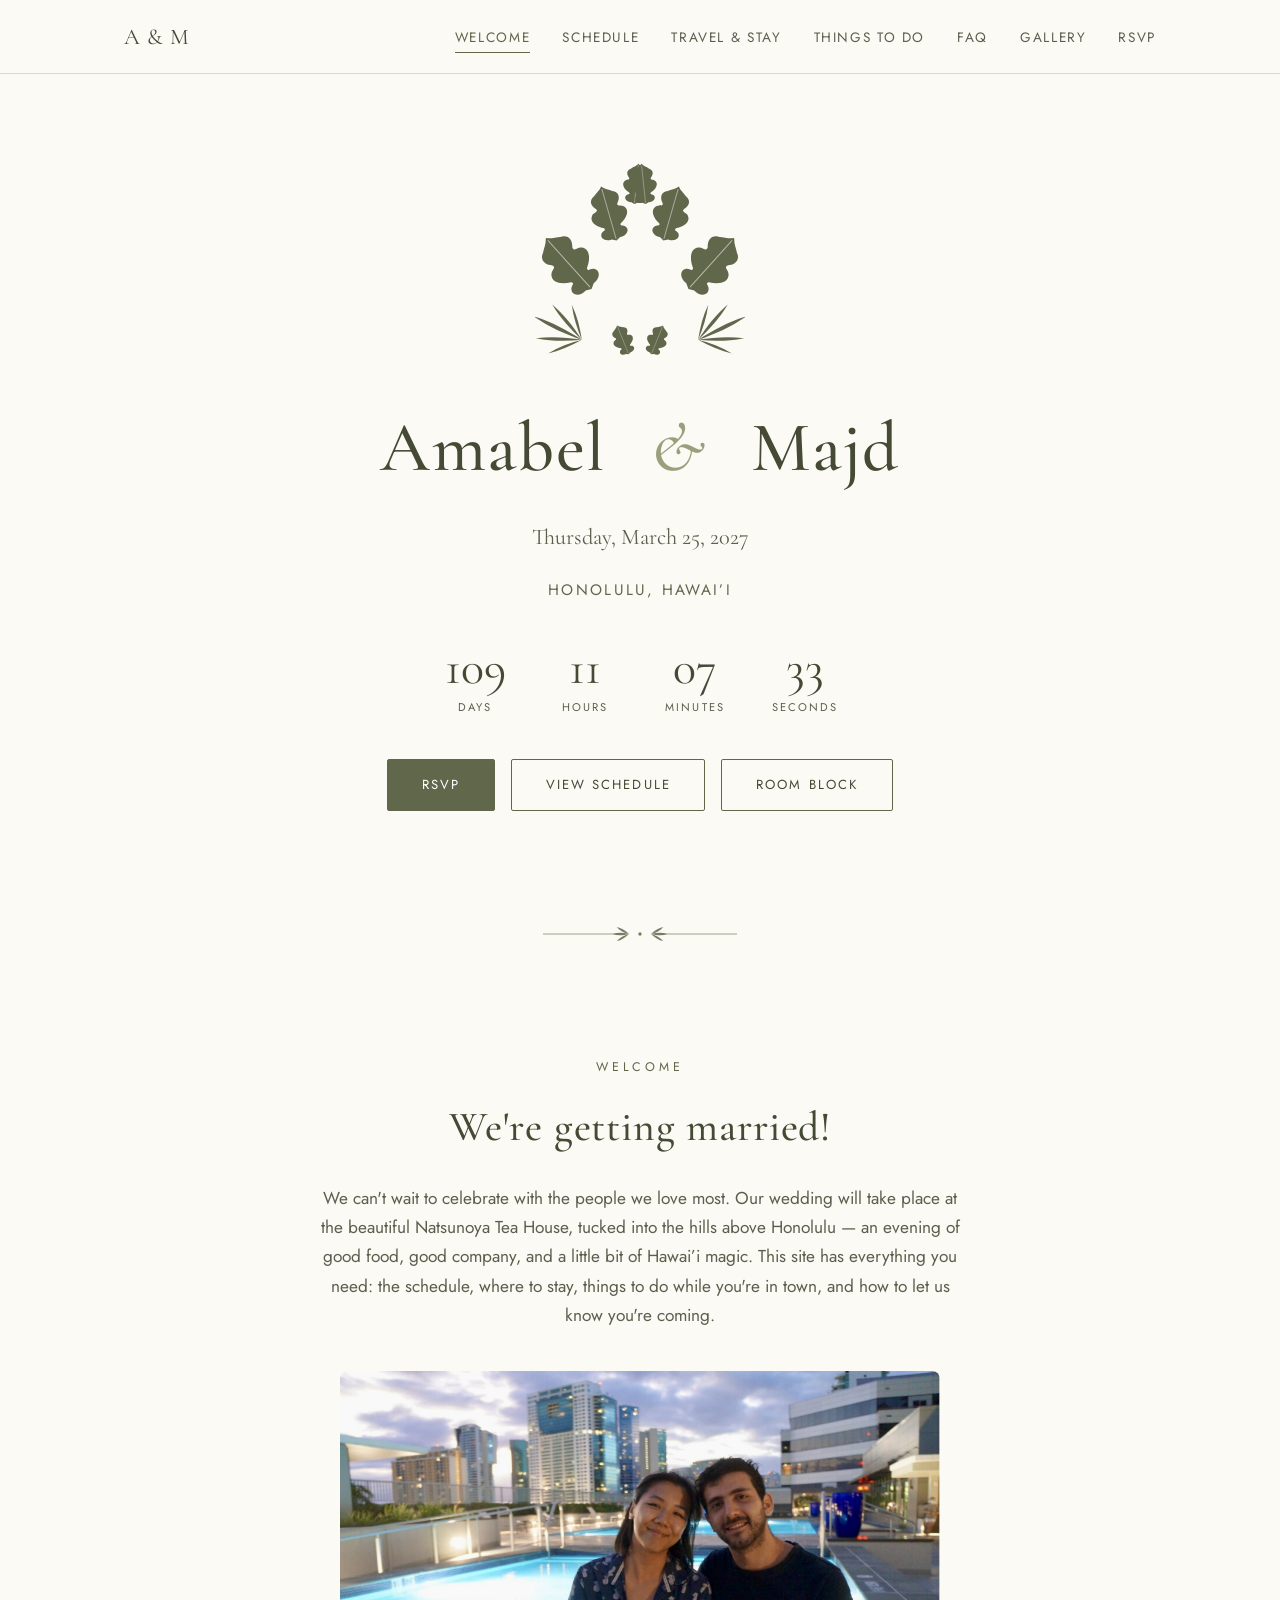
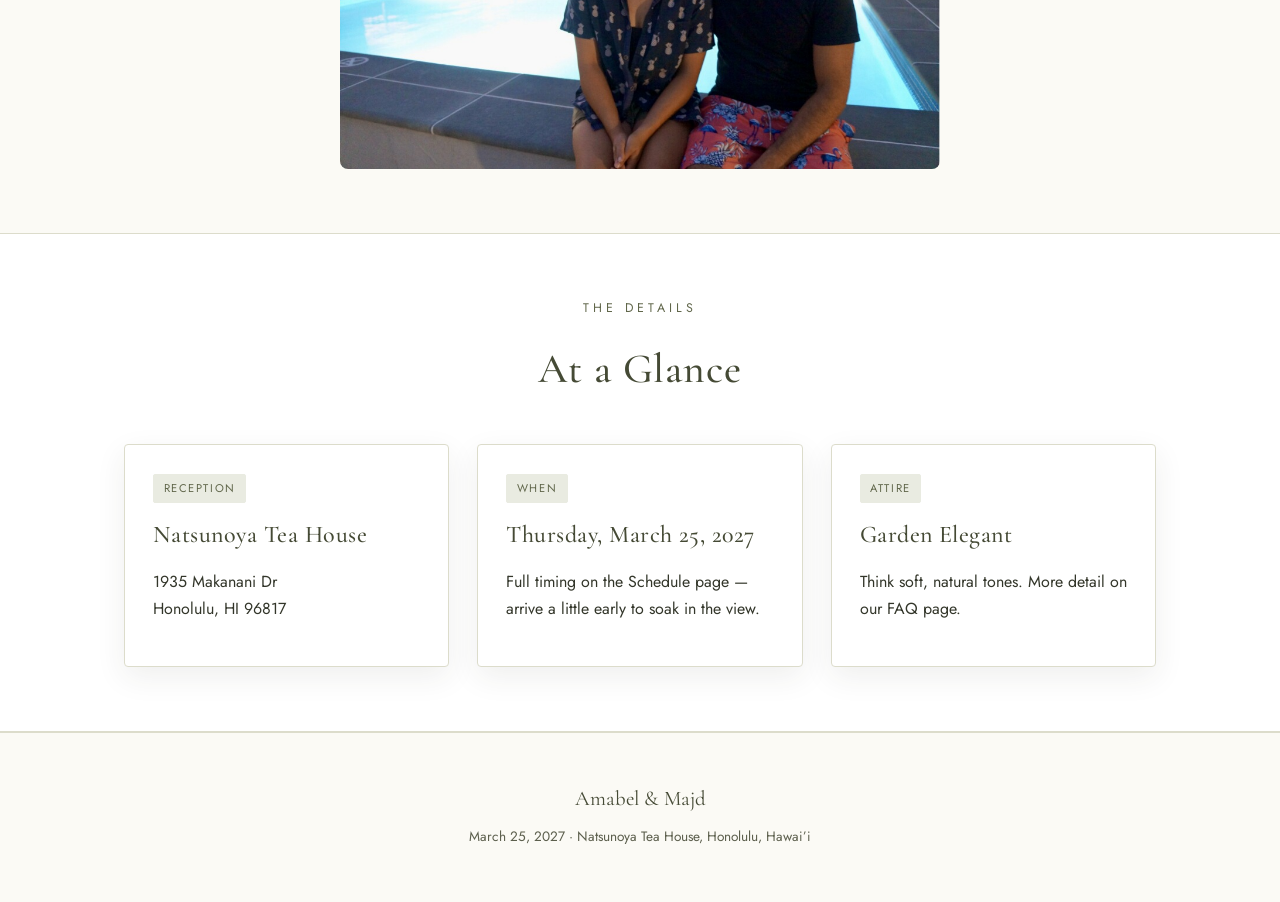
==== index.html @ 2b929c5d "Add photos to Welcome, Travel & Stay, and Things To Do pages Co-Authored-By: Claude Sonnet 5 <norepl" ====
<!DOCTYPE html>
<html lang="en">
<head>
<meta charset="UTF-8">
<meta name="viewport" content="width=device-width, initial-scale=1.0">
<title>Amabel & Majd — March 25, 2027</title>
<meta name="description" content="Join us as we celebrate the wedding of Amabel & Majd on Thursday, March 25, 2027 in Honolulu, Hawai'i.">
<link rel="icon" href="images/favicon.svg" type="image/svg+xml">
<link rel="stylesheet" href="css/style.css">
</head>
<body>

<header class="site-header">
  <nav class="nav">
    <a href="index.html" class="nav-brand">A &amp; M</a>
    <button class="nav-toggle" aria-label="Toggle menu"><span></span><span></span><span></span></button>
    <ul class="nav-links">
      <li><a href="index.html" class="active">Welcome</a></li>
      <li><a href="schedule.html">Schedule</a></li>
      <li><a href="travel.html">Travel &amp; Stay</a></li>
      <li><a href="things-to-do.html">Things To Do</a></li>
      <li><a href="faq.html">FAQ</a></li>
      <li><a href="gallery.html">Gallery</a></li>
      <li><a href="rsvp.html">RSVP</a></li>
    </ul>
  </nav>
</header>

<main>
  <section class="hero">
    <div class="monogram-frame">
      <img src="images/wreath.svg" alt="" aria-hidden="true">
    </div>
    <h1>Amabel <span class="names-sep">&amp;</span> Majd</h1>
    <p class="date-line">Thursday, March 25, 2027</p>
    <p class="place-line">Honolulu, Hawai&rsquo;i</p>

    <div class="countdown" data-date="2027-03-25T00:00:00-10:00">
      <div class="unit"><span class="num" id="cd-days">–</span><span class="label">Days</span></div>
      <div class="unit"><span class="num" id="cd-hours">–</span><span class="label">Hours</span></div>
      <div class="unit"><span class="num" id="cd-mins">–</span><span class="label">Minutes</span></div>
      <div class="unit"><span class="num" id="cd-secs">–</span><span class="label">Seconds</span></div>
    </div>

    <div class="btn-row">
      <a href="rsvp.html" class="btn btn-solid">RSVP</a>
      <a href="schedule.html" class="btn">View Schedule</a>
      <a href="travel.html#room-block" class="btn">Room Block</a>
    </div>
  </section>

  <div class="divider"><img src="images/divider.svg" alt=""></div>

  <section class="block">
    <div class="container">
      <span class="eyebrow">Welcome</span>
      <h2>We're getting married!</h2>
      <p class="lede">
        We can't wait to celebrate with the people we love most. Our wedding will take place
        at the beautiful Natsunoya Tea House, tucked into the hills above Honolulu — an
        evening of good food, good company, and a little bit of Hawai&rsquo;i magic. This site
        has everything you need: the schedule, where to stay, things to do while you're in
        town, and how to let us know you're coming.
      </p>
      <img src="images/welcome/rooftop-pool.jpg" alt="Amabel and Majd at a rooftop pool in Honolulu"
        style="max-width:600px;width:100%;margin:2.5rem auto 0;border-radius:8px;display:block;">
    </div>
  </section>

  <section class="block alt">
    <div class="container">
      <span class="eyebrow">The Details</span>
      <h2>At a Glance</h2>
      <div class="card-grid" style="margin-top:2.5rem;">
        <div class="card">
          <span class="tag">Reception</span>
          <h3>Natsunoya Tea House</h3>
          <p>1935 Makanani Dr<br>Honolulu, HI 96817</p>
        </div>
        <div class="card">
          <span class="tag">When</span>
          <h3>Thursday, March 25, 2027</h3>
          <p>Full timing on the Schedule page — arrive a little early to soak in the view.</p>
        </div>
        <div class="card">
          <span class="tag">Attire</span>
          <h3>Garden Elegant</h3>
          <p>Think soft, natural tones. More detail on our FAQ page.</p>
        </div>
      </div>
    </div>
  </section>
</main>

<footer class="site-footer">
  <div class="footer-names">Amabel &amp; Majd</div>
  <p>March 25, 2027 &middot; Natsunoya Tea House, Honolulu, Hawai&rsquo;i</p>
</footer>

<script src="js/script.js"></script>
</body>
</html>
---- css/style.css ----
/* ===========================================================
   Amabel & Majd — Wedding Site
   Elegant / natural / folklore theme
   =========================================================== */

@import url('https://fonts.googleapis.com/css2?family=Cormorant+Garamond:ital,wght@0,400;0,500;0,600;1,400&family=Jost:wght@300;400;500;600&display=swap');

:root {
  --sage: #61674B;
  --sage-dark: #454a35;
  --sage-light: #9aa07c;
  --sage-pale: #e9ebe1;
  --cream: #fbfaf5;
  --white: #ffffff;
  --ink: #33362a;
  --ink-soft: #5c5f4d;
  --border: #dcdccb;
  --shadow: 0 10px 30px rgba(51, 54, 42, 0.08);
  --max-width: 1080px;
  --serif: 'Cormorant Garamond', 'Times New Roman', serif;
  --sans: 'Jost', 'Helvetica Neue', Arial, sans-serif;
}

* { box-sizing: border-box; }

html { scroll-behavior: smooth; }

body {
  margin: 0;
  font-family: var(--sans);
  color: var(--ink);
  background: var(--cream);
  line-height: 1.7;
  -webkit-font-smoothing: antialiased;
}

img { max-width: 100%; display: block; }

a { color: inherit; text-decoration: none; }

h1, h2, h3, h4 {
  font-family: var(--serif);
  font-weight: 500;
  color: var(--sage-dark);
  margin: 0 0 0.5em;
  letter-spacing: 0.02em;
}

h1 { font-size: clamp(2.6rem, 6vw, 4.4rem); }
h2 { font-size: clamp(1.8rem, 4vw, 2.6rem); text-align: center; }
h3 { font-size: 1.5rem; }

p { margin: 0 0 1em; }

.eyebrow {
  display: block;
  font-family: var(--sans);
  font-size: 0.78rem;
  letter-spacing: 0.32em;
  text-transform: uppercase;
  color: var(--sage);
  text-align: center;
  margin-bottom: 0.9rem;
}

.container {
  max-width: var(--max-width);
  margin: 0 auto;
  padding: 0 1.5rem;
}

/* ---------- Header / Nav ---------- */

.site-header {
  position: sticky;
  top: 0;
  z-index: 100;
  background: rgba(251, 250, 245, 0.92);
  backdrop-filter: blur(6px);
  border-bottom: 1px solid var(--border);
}

.nav {
  display: flex;
  align-items: center;
  justify-content: space-between;
  padding: 1.1rem 1.5rem;
  max-width: var(--max-width);
  margin: 0 auto;
}

.nav-brand {
  font-family: var(--serif);
  font-size: 1.4rem;
  color: var(--sage-dark);
  letter-spacing: 0.05em;
}

.nav-links {
  display: flex;
  gap: 2rem;
  list-style: none;
  margin: 0;
  padding: 0;
}

.nav-links a {
  font-size: 0.85rem;
  letter-spacing: 0.12em;
  text-transform: uppercase;
  color: var(--ink-soft);
  padding-bottom: 0.3rem;
  border-bottom: 1px solid transparent;
  transition: color 0.2s, border-color 0.2s;
}

.nav-links a:hover,
.nav-links a.active {
  color: var(--sage);
  border-color: var(--sage);
}

.nav-toggle {
  display: none;
  background: none;
  border: none;
  cursor: pointer;
  padding: 0.4rem;
}

.nav-toggle span {
  display: block;
  width: 26px;
  height: 2px;
  background: var(--sage-dark);
  margin: 5px 0;
  transition: 0.25s;
}

@media (max-width: 780px) {
  .nav-toggle { display: block; }
  .nav-links {
    position: absolute;
    top: 100%;
    left: 0;
    right: 0;
    flex-direction: column;
    background: var(--cream);
    border-bottom: 1px solid var(--border);
    padding: 1rem 1.5rem 1.5rem;
    gap: 1rem;
    display: none;
  }
  .nav-links.open { display: flex; }
}

/* ---------- Hero ---------- */

.hero {
  text-align: center;
  padding: 5rem 1.5rem 4rem;
}

.hero .monogram-frame {
  width: 210px;
  margin: 0 auto 1.5rem;
}

.hero h1 {
  margin-bottom: 0.3rem;
}

.hero .names-sep {
  color: var(--sage-light);
  font-style: italic;
  margin: 0 0.4em;
}

.hero .date-line {
  font-family: var(--serif);
  font-size: 1.4rem;
  color: var(--ink-soft);
  margin-top: 0.6rem;
}

.hero .place-line {
  font-size: 0.95rem;
  letter-spacing: 0.15em;
  text-transform: uppercase;
  color: var(--sage);
  margin-top: 0.3rem;
}

/* ---------- Divider ---------- */

.divider {
  display: flex;
  align-items: center;
  justify-content: center;
  gap: 1rem;
  margin: 3rem auto;
  max-width: 320px;
}
.divider img { height: 22px; width: auto; opacity: 0.85; }

/* ---------- Countdown ---------- */

.countdown {
  display: flex;
  justify-content: center;
  gap: clamp(1rem, 4vw, 2.5rem);
  margin: 2.5rem 0;
  flex-wrap: wrap;
}

.countdown .unit {
  text-align: center;
  min-width: 70px;
}

.countdown .num {
  font-family: var(--serif);
  font-size: clamp(2rem, 5vw, 3rem);
  color: var(--sage-dark);
  display: block;
  line-height: 1;
}

.countdown .label {
  font-size: 0.7rem;
  letter-spacing: 0.18em;
  text-transform: uppercase;
  color: var(--ink-soft);
}

/* ---------- Sections ---------- */

section.block {
  padding: 4rem 0;
}

section.block.alt {
  background: var(--white);
  border-top: 1px solid var(--border);
  border-bottom: 1px solid var(--border);
}

.lede {
  max-width: 640px;
  margin: 0 auto 2.5rem;
  text-align: center;
  color: var(--ink-soft);
  font-size: 1.08rem;
}

/* ---------- Buttons ---------- */

.btn {
  display: inline-block;
  padding: 0.85rem 2.1rem;
  border: 1px solid var(--sage);
  color: var(--sage-dark);
  font-size: 0.82rem;
  letter-spacing: 0.16em;
  text-transform: uppercase;
  border-radius: 2px;
  transition: background 0.2s, color 0.2s;
  background: transparent;
}

.btn:hover { background: var(--sage); color: var(--white); }

.btn-solid {
  background: var(--sage);
  color: var(--white);
}
.btn-solid:hover { background: var(--sage-dark); }

.btn-row {
  display: flex;
  justify-content: center;
  gap: 1rem;
  flex-wrap: wrap;
  margin-top: 1.5rem;
}

/* ---------- Cards / grid ---------- */

.card-grid {
  display: grid;
  grid-template-columns: repeat(auto-fit, minmax(240px, 1fr));
  gap: 1.75rem;
}

.card {
  background: var(--white);
  border: 1px solid var(--border);
  border-radius: 4px;
  padding: 1.75rem;
  box-shadow: var(--shadow);
}

.card h3 {
  color: var(--sage-dark);
}

.card .tag {
  display: inline-block;
  font-size: 0.7rem;
  letter-spacing: 0.14em;
  text-transform: uppercase;
  color: var(--sage);
  border: 1px solid var(--sage-pale);
  background: var(--sage-pale);
  padding: 0.25rem 0.6rem;
  border-radius: 2px;
  margin-bottom: 0.75rem;
}

/* ---------- Timeline (schedule) ---------- */

.timeline {
  max-width: 640px;
  margin: 0 auto;
  position: relative;
  padding-left: 2.2rem;
  border-left: 1px solid var(--sage-light);
}

.timeline-item {
  position: relative;
  margin-bottom: 2.5rem;
}

.timeline-item::before {
  content: '';
  position: absolute;
  left: -2.55rem;
  top: 0.35rem;
  width: 10px;
  height: 10px;
  border-radius: 50%;
  background: var(--sage);
  border: 3px solid var(--cream);
  box-shadow: 0 0 0 1px var(--sage-light);
}

.timeline-item .time {
  font-family: var(--serif);
  font-size: 1.2rem;
  color: var(--sage-dark);
  display: block;
}

.timeline-item h3 { margin: 0.15rem 0 0.3rem; }
.timeline-item p { color: var(--ink-soft); margin-bottom: 0; }

/* ---------- FAQ accordion ---------- */

.faq-list { max-width: 720px; margin: 0 auto; }

.faq-item {
  border-bottom: 1px solid var(--border);
}

.faq-question {
  width: 100%;
  text-align: left;
  background: none;
  border: none;
  cursor: pointer;
  padding: 1.3rem 0;
  font-family: var(--serif);
  font-size: 1.2rem;
  color: var(--sage-dark);
  display: flex;
  justify-content: space-between;
  align-items: center;
  gap: 1rem;
}

.faq-question .icon {
  font-size: 1.3rem;
  color: var(--sage);
  transition: transform 0.25s;
  flex-shrink: 0;
}

.faq-item.open .faq-question .icon { transform: rotate(45deg); }

.faq-answer {
  max-height: 0;
  overflow: hidden;
  transition: max-height 0.3s ease;
  color: var(--ink-soft);
}

.faq-answer p { padding-bottom: 1.3rem; }

/* ---------- Map / travel ---------- */

.map-frame {
  width: 100%;
  height: 380px;
  border: 1px solid var(--border);
  border-radius: 4px;
  overflow: hidden;
  box-shadow: var(--shadow);
}
.map-frame iframe { width: 100%; height: 100%; border: 0; }

.form-frame {
  max-width: 720px;
  margin: 0 auto;
  border: 1px solid var(--border);
  border-radius: 4px;
  overflow: hidden;
  box-shadow: var(--shadow);
  background: var(--white);
}
.form-frame iframe {
  width: 100%;
  height: 1400px;
  border: 0;
  display: block;
}

.venue-address {
  text-align: center;
  font-size: 1.05rem;
  color: var(--ink-soft);
  margin-top: 1rem;
}

/* ---------- Gallery ---------- */

.gallery-grid {
  display: grid;
  grid-template-columns: repeat(auto-fill, minmax(220px, 1fr));
  gap: 0.75rem;
}

.gallery-grid figure {
  margin: 0;
  overflow: hidden;
  border-radius: 3px;
  aspect-ratio: 4 / 5;
  background: var(--sage-pale);
  cursor: pointer;
}

.gallery-grid img {
  width: 100%;
  height: 100%;
  object-fit: cover;
  transition: transform 0.4s ease;
}

.gallery-grid figure:hover img { transform: scale(1.05); }

.gallery-placeholder {
  width: 100%;
  height: 100%;
  display: flex;
  align-items: center;
  justify-content: center;
  color: var(--sage);
  font-family: var(--serif);
  font-size: 0.95rem;
  text-align: center;
  padding: 1rem;
}

.lightbox {
  position: fixed;
  inset: 0;
  background: rgba(51, 54, 42, 0.92);
  display: none;
  align-items: center;
  justify-content: center;
  z-index: 200;
  padding: 2rem;
}
.lightbox.open { display: flex; }
.lightbox img { max-width: 90vw; max-height: 85vh; border-radius: 3px; }
.lightbox-close {
  position: absolute;
  top: 1.5rem;
  right: 1.8rem;
  color: var(--white);
  font-size: 2rem;
  cursor: pointer;
  line-height: 1;
}

/* ---------- Footer ---------- */

.site-footer {
  text-align: center;
  padding: 3rem 1.5rem 2.5rem;
  color: var(--ink-soft);
  font-size: 0.85rem;
  border-top: 1px solid var(--border);
}

.site-footer .footer-names {
  font-family: var(--serif);
  font-size: 1.3rem;
  color: var(--sage-dark);
  margin-bottom: 0.5rem;
}

/* ---------- Misc ---------- */

.note-box {
  background: var(--sage-pale);
  border-left: 3px solid var(--sage);
  padding: 1.2rem 1.5rem;
  border-radius: 2px;
  max-width: 720px;
  margin: 0 auto 2rem;
}

ul.plain { padding-left: 1.2rem; color: var(--ink-soft); }
ul.plain li { margin-bottom: 0.5rem; }

.two-col {
  display: grid;
  grid-template-columns: 1fr 1fr;
  gap: 2.5rem;
}
@media (max-width: 720px) {
  .two-col { grid-template-columns: 1fr; }
}
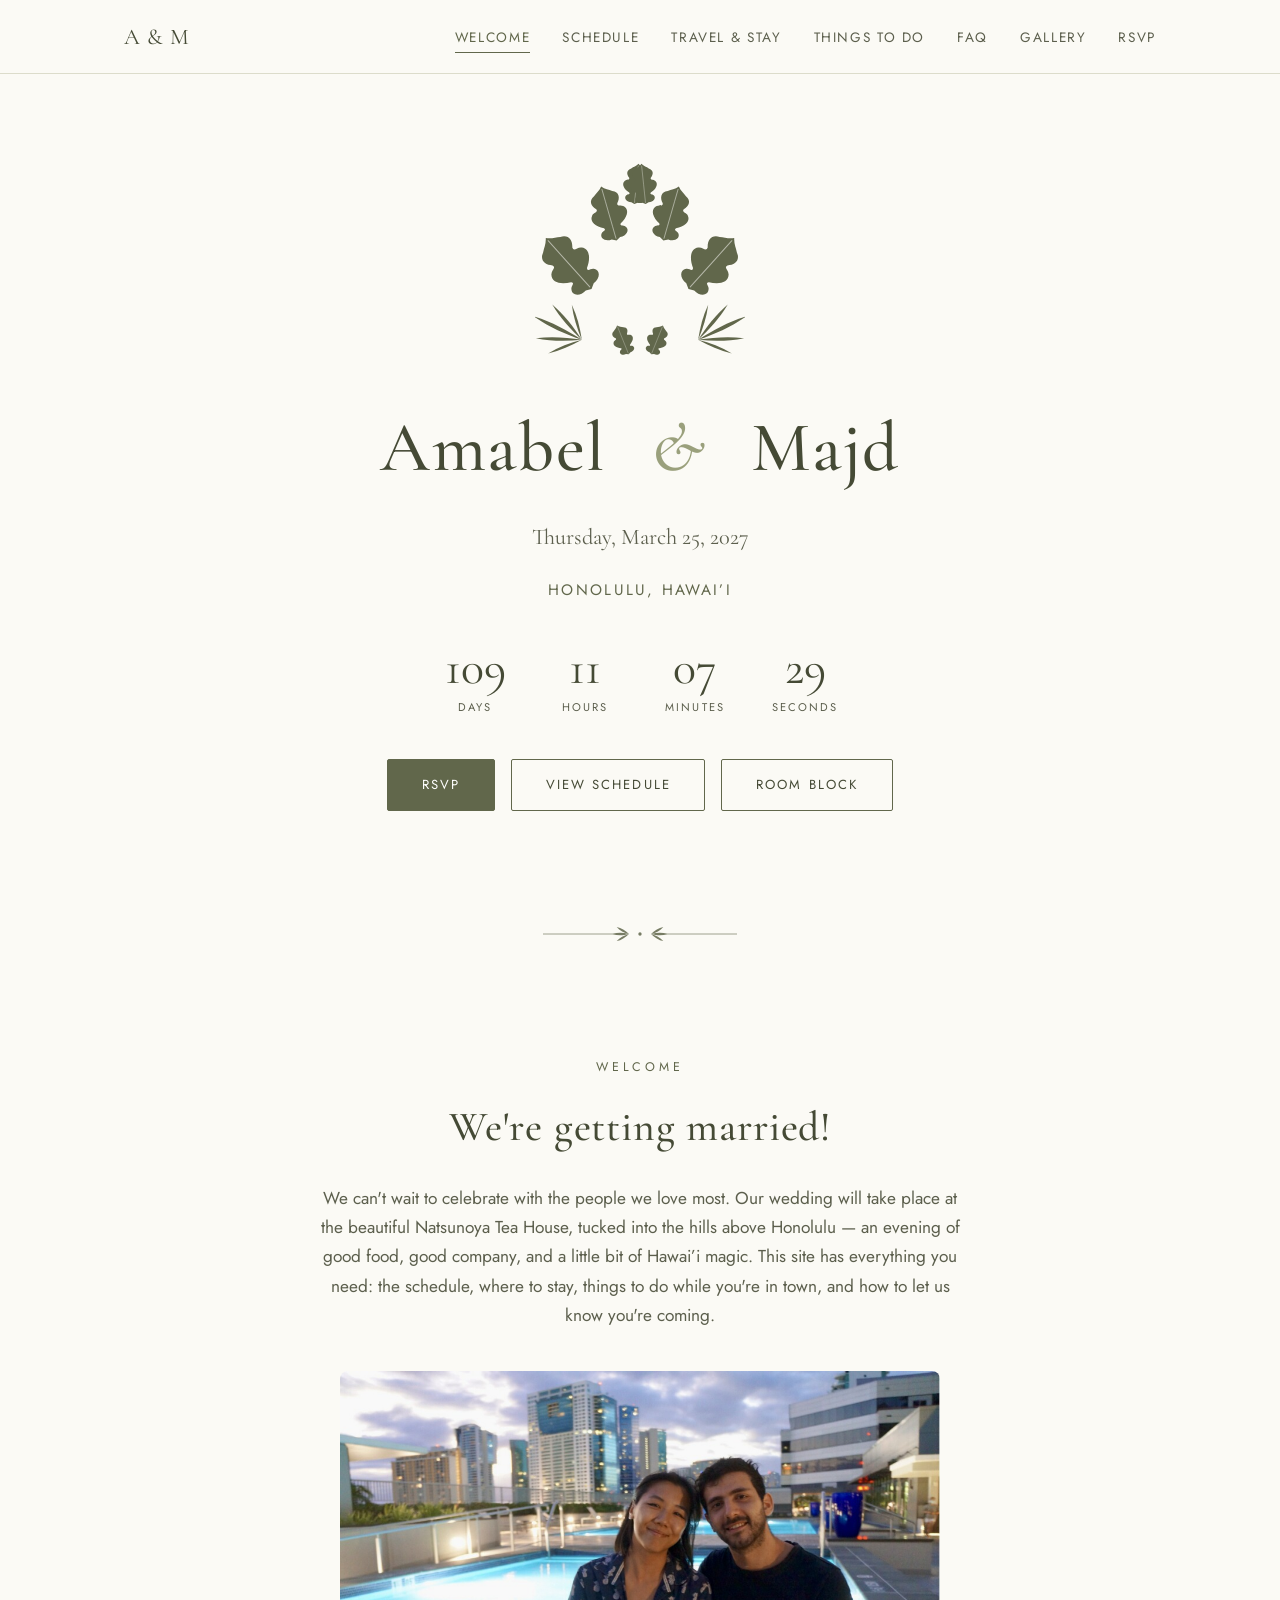
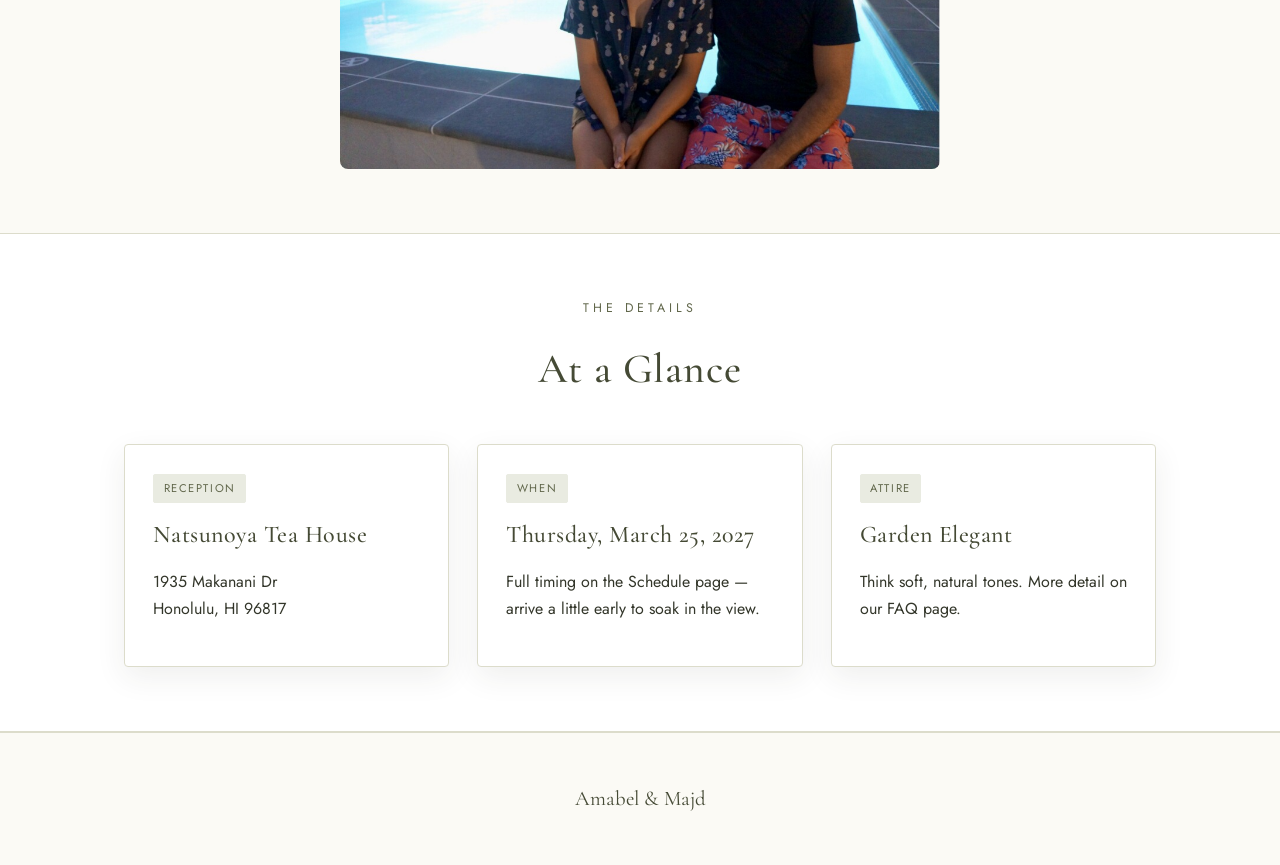
==== commit 9f0b9899: "Remove date/venue line from site footer Co-Authored-By: Claude Sonnet 5 <noreply@anthropic.com> Clau" ====
--- a/index.html
+++ b/index.html
@@ -94,7 +94,6 @@
 
 <footer class="site-footer">
   <div class="footer-names">Amabel &amp; Majd</div>
-  <p>March 25, 2027 &middot; Natsunoya Tea House, Honolulu, Hawai&rsquo;i</p>
 </footer>
 
 <script src="js/script.js"></script>
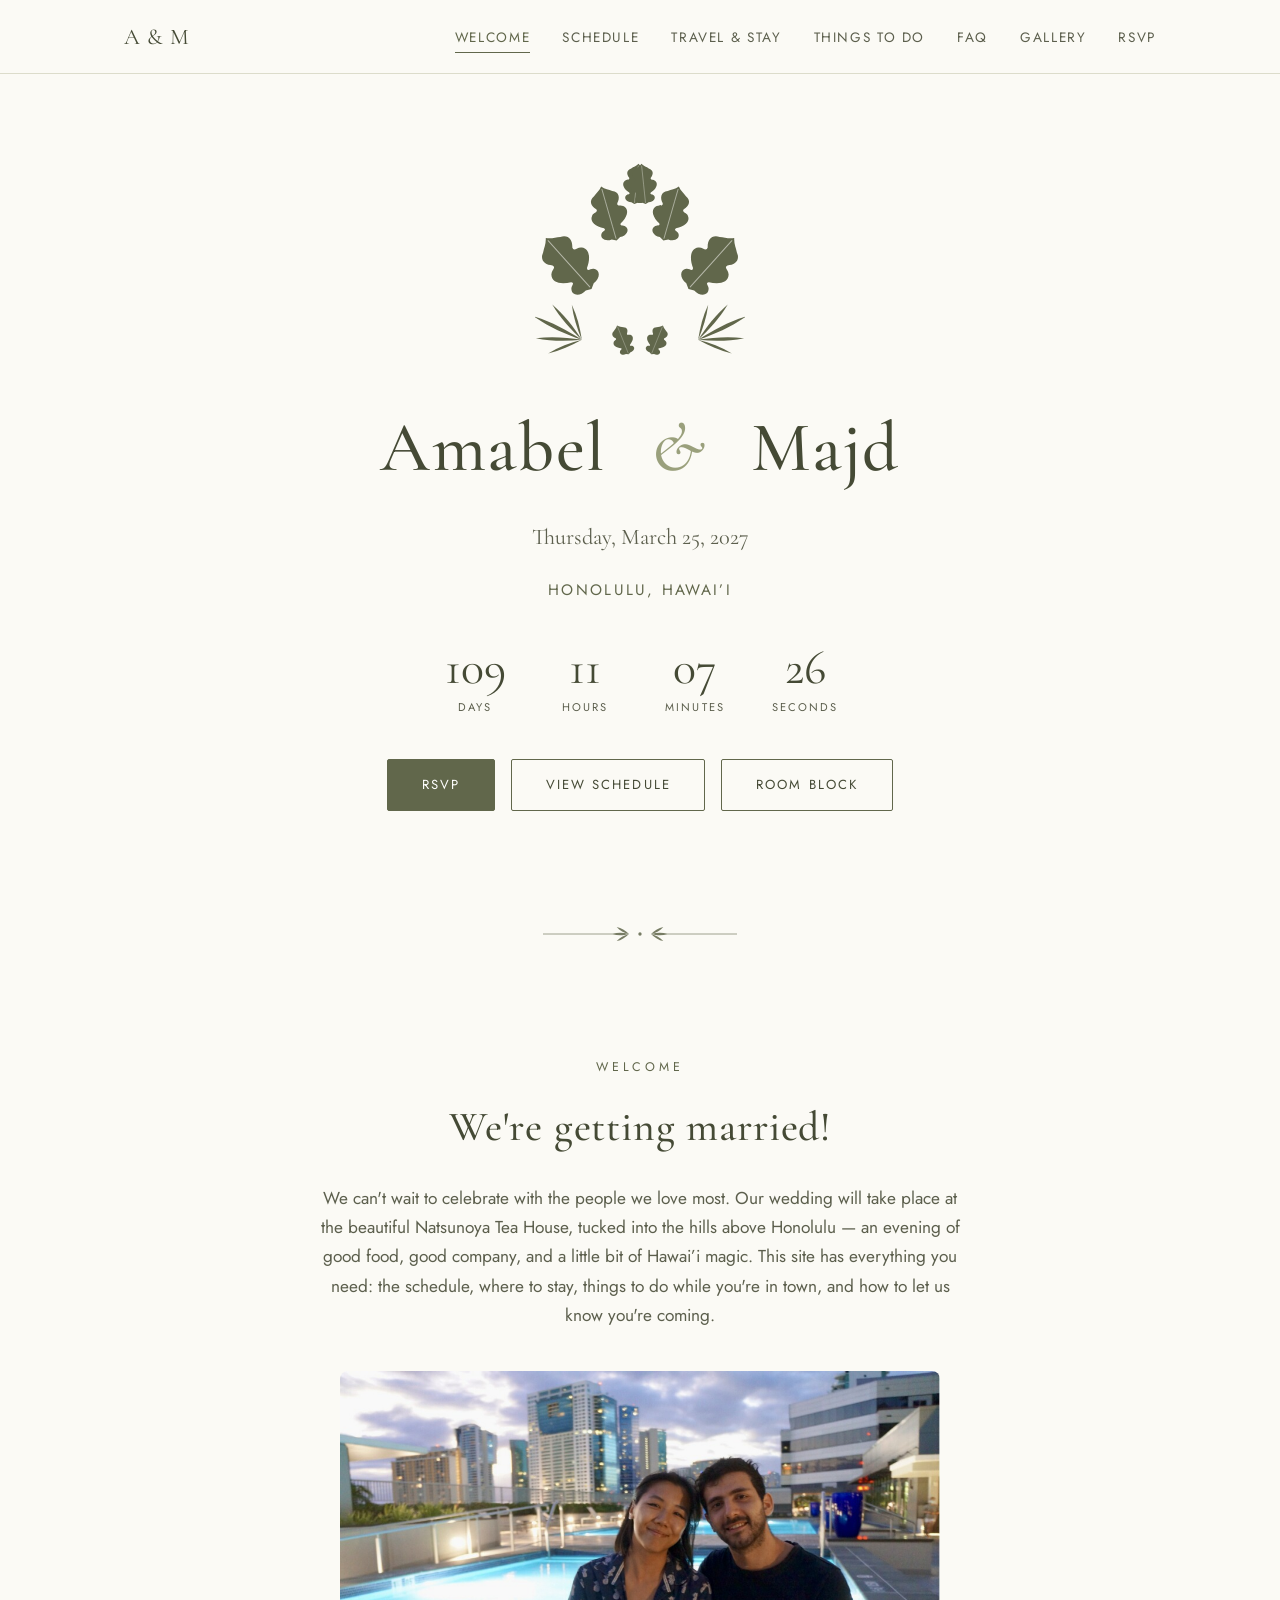
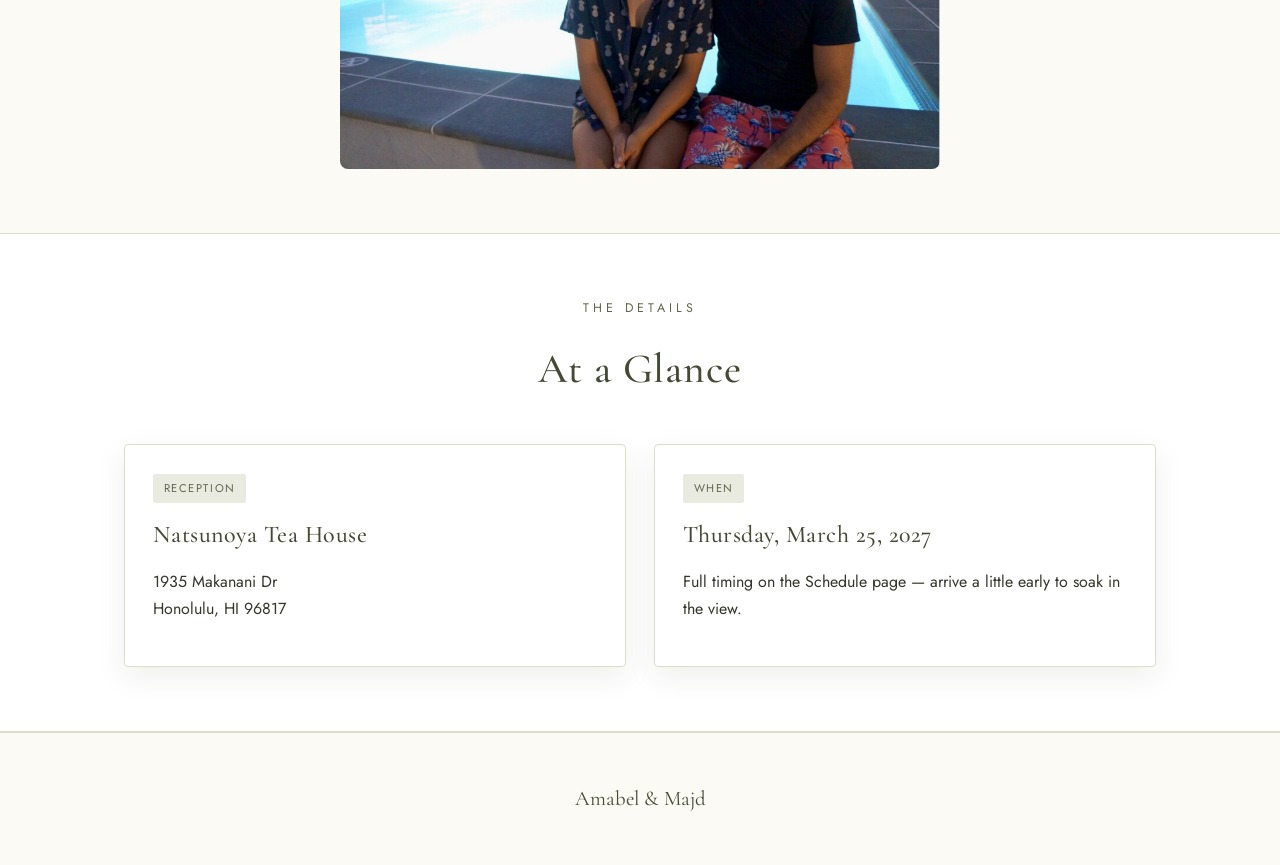
==== commit 976e393f: "Update Natsunoya photos, trim FAQ/schedule content, add photo captions - Replace Natsunoya historica" ====
--- a/index.html
+++ b/index.html
@@ -82,11 +82,6 @@
           <h3>Thursday, March 25, 2027</h3>
           <p>Full timing on the Schedule page — arrive a little early to soak in the view.</p>
         </div>
-        <div class="card">
-          <span class="tag">Attire</span>
-          <h3>Garden Elegant</h3>
-          <p>Think soft, natural tones. More detail on our FAQ page.</p>
-        </div>
       </div>
     </div>
   </section>
--- a/css/style.css
+++ b/css/style.css
@@ -355,6 +355,16 @@
 .timeline-item h3 { margin: 0.15rem 0 0.3rem; }
 .timeline-item p { color: var(--ink-soft); margin-bottom: 0; }
 
+.timeline-subhead {
+  max-width: 640px;
+  margin: 0 auto 1rem;
+  font-family: var(--sans);
+  font-size: 0.78rem;
+  letter-spacing: 0.28em;
+  text-transform: uppercase;
+  color: var(--sage-dark);
+}
+
 /* ---------- FAQ accordion ---------- */
 
 .faq-list { max-width: 720px; margin: 0 auto; }
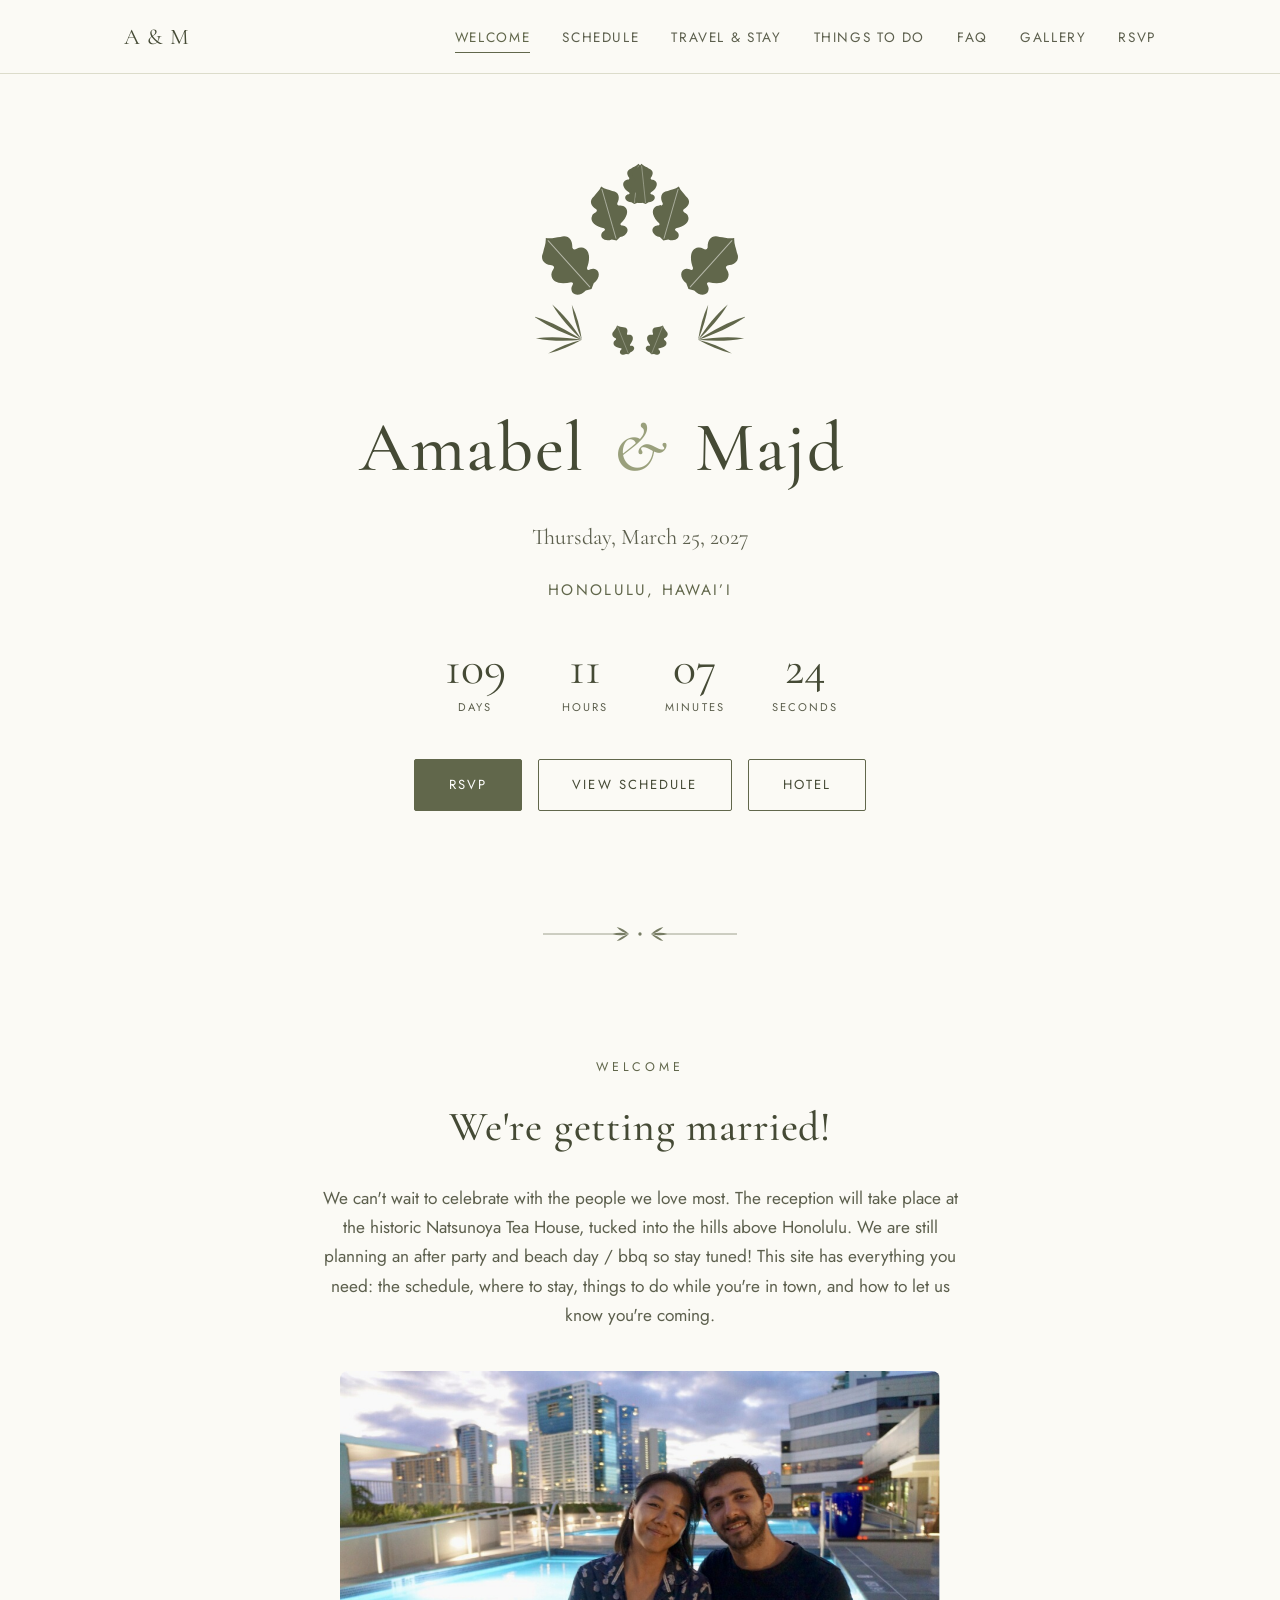
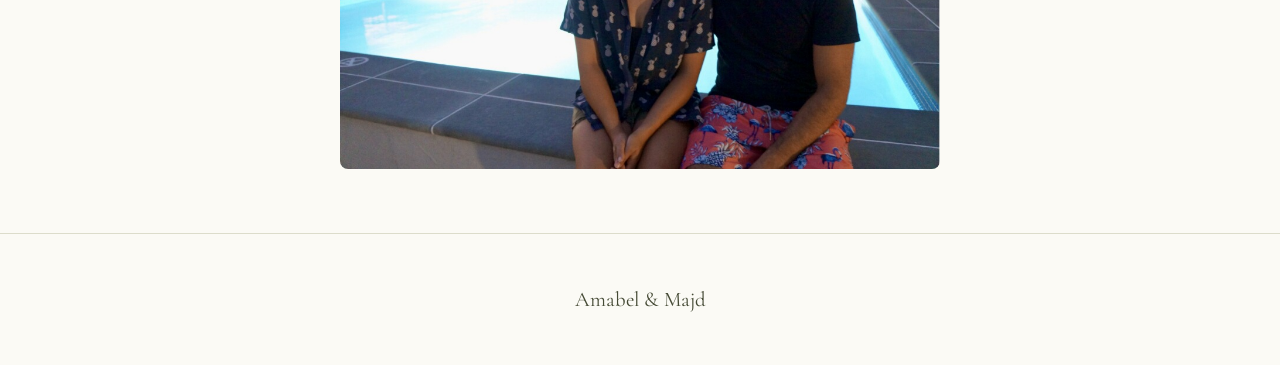
==== commit 96345466: "Add Beach Day section, expand Things To Do, add couple photos Adds a Friday Beach Day/BBQ section at" ====
--- a/index.html
+++ b/index.html
@@ -31,7 +31,7 @@
     <div class="monogram-frame">
       <img src="images/wreath.svg" alt="" aria-hidden="true">
     </div>
-    <h1>Amabel <span class="names-sep">&amp;</span> Majd</h1>
+    <h1 class="hero-names"><span class="name name-left">Amabel</span><span class="names-sep">&amp;</span><span class="name name-right">Majd</span></h1>
     <p class="date-line">Thursday, March 25, 2027</p>
     <p class="place-line">Honolulu, Hawai&rsquo;i</p>
 
@@ -45,7 +45,7 @@
     <div class="btn-row">
       <a href="rsvp.html" class="btn btn-solid">RSVP</a>
       <a href="schedule.html" class="btn">View Schedule</a>
-      <a href="travel.html#room-block" class="btn">Room Block</a>
+      <a href="travel.html#room-block" class="btn">Hotel</a>
     </div>
   </section>
 
@@ -56,10 +56,10 @@
       <span class="eyebrow">Welcome</span>
       <h2>We're getting married!</h2>
       <p class="lede">
-        We can't wait to celebrate with the people we love most. Our wedding will take place
-        at the beautiful Natsunoya Tea House, tucked into the hills above Honolulu — an
-        evening of good food, good company, and a little bit of Hawai&rsquo;i magic. This site
-        has everything you need: the schedule, where to stay, things to do while you're in
+        We can't wait to celebrate with the people we love most. The reception will take place
+        at the historic Natsunoya Tea House, tucked into the hills above Honolulu. We are
+        still planning an after party and beach day / bbq so stay tuned! This site has
+        everything you need: the schedule, where to stay, things to do while you're in
         town, and how to let us know you're coming.
       </p>
       <img src="images/welcome/rooftop-pool.jpg" alt="Amabel and Majd at a rooftop pool in Honolulu"
@@ -67,24 +67,6 @@
     </div>
   </section>
 
-  <section class="block alt">
-    <div class="container">
-      <span class="eyebrow">The Details</span>
-      <h2>At a Glance</h2>
-      <div class="card-grid" style="margin-top:2.5rem;">
-        <div class="card">
-          <span class="tag">Reception</span>
-          <h3>Natsunoya Tea House</h3>
-          <p>1935 Makanani Dr<br>Honolulu, HI 96817</p>
-        </div>
-        <div class="card">
-          <span class="tag">When</span>
-          <h3>Thursday, March 25, 2027</h3>
-          <p>Full timing on the Schedule page — arrive a little early to soak in the view.</p>
-        </div>
-      </div>
-    </div>
-  </section>
 </main>
 
 <footer class="site-footer">
--- a/css/style.css
+++ b/css/style.css
@@ -170,6 +170,15 @@
   margin-bottom: 0.3rem;
 }
 
+.hero h1.hero-names {
+  display: grid;
+  grid-template-columns: 1fr auto 1fr;
+  align-items: baseline;
+}
+
+.hero-names .name-left { text-align: right; }
+.hero-names .name-right { text-align: left; }
+
 .hero .names-sep {
   color: var(--sage-light);
   font-style: italic;
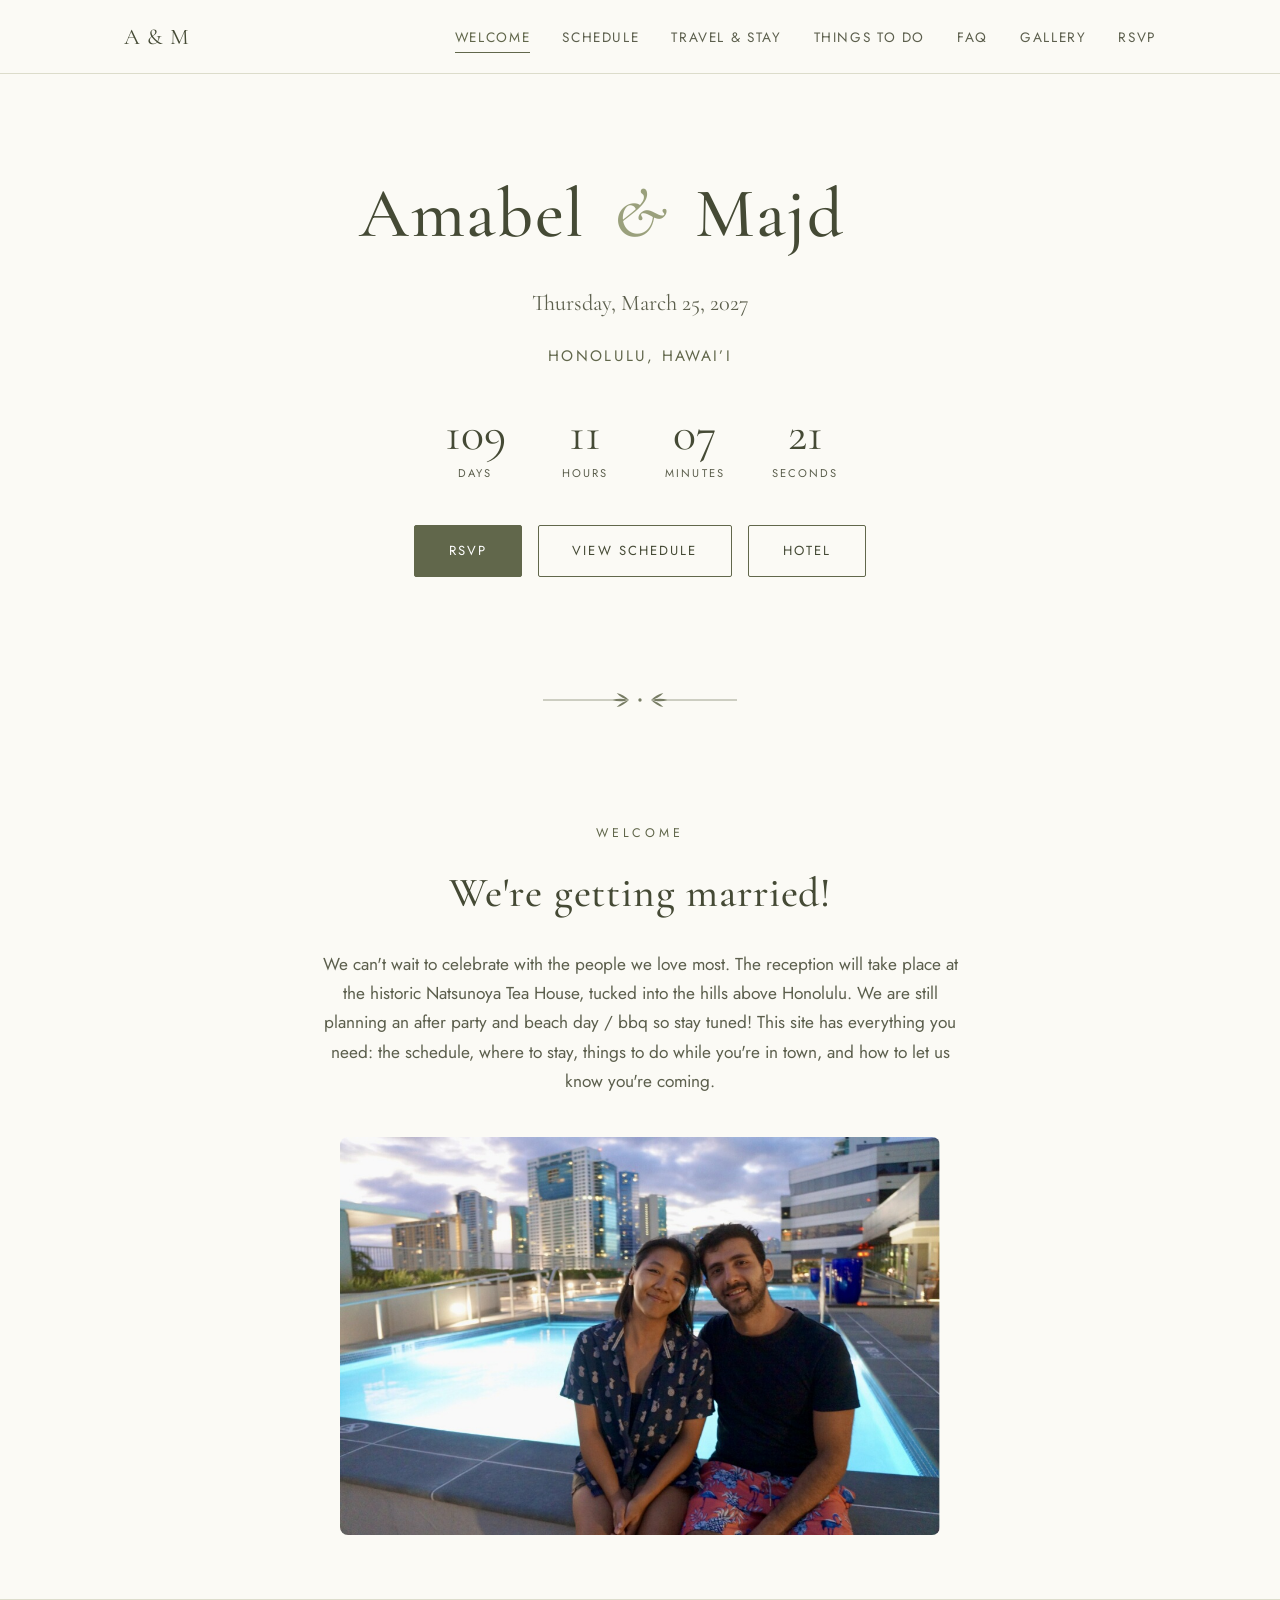
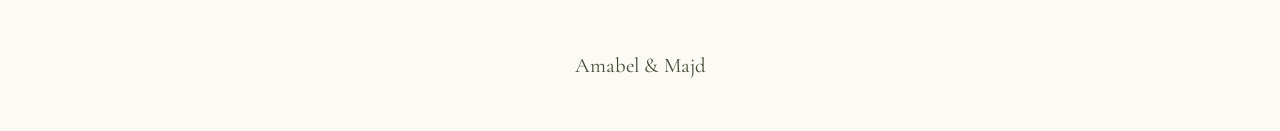
==== commit 454fa43b: "Replace embedded Google Form with a native-styled RSVP form Builds a custom RSVP form matching the s" ====
--- a/index.html
+++ b/index.html
@@ -28,9 +28,6 @@
 
 <main>
   <section class="hero">
-    <div class="monogram-frame">
-      <img src="images/wreath.svg" alt="" aria-hidden="true">
-    </div>
     <h1 class="hero-names"><span class="name name-left">Amabel</span><span class="names-sep">&amp;</span><span class="name name-right">Majd</span></h1>
     <p class="date-line">Thursday, March 25, 2027</p>
     <p class="place-line">Honolulu, Hawai&rsquo;i</p>
--- a/css/style.css
+++ b/css/style.css
@@ -444,6 +444,143 @@
   display: block;
 }
 
+/* ---------- RSVP form ---------- */
+
+.rsvp-panel {
+  max-width: 640px;
+  margin: 0 auto;
+  background: var(--white);
+  border: 1px solid var(--border);
+  border-radius: 4px;
+  box-shadow: var(--shadow);
+  padding: 2.25rem clamp(1.5rem, 5vw, 3rem);
+}
+
+.rsvp-field {
+  margin-bottom: 1.8rem;
+}
+
+.rsvp-field:last-of-type {
+  margin-bottom: 0;
+}
+
+.rsvp-field-label {
+  display: block;
+  font-family: var(--sans);
+  font-size: 0.78rem;
+  letter-spacing: 0.14em;
+  text-transform: uppercase;
+  color: var(--sage-dark);
+  margin-bottom: 0.7rem;
+}
+
+.rsvp-field input[type="text"],
+.rsvp-field textarea {
+  width: 100%;
+  padding: 0.85rem 1rem;
+  border: 1px solid var(--border);
+  border-radius: 3px;
+  background: var(--cream);
+  font-family: var(--sans);
+  font-size: 1rem;
+  color: var(--ink);
+  transition: border-color 0.2s, background 0.2s;
+}
+
+.rsvp-field input[type="text"]:focus,
+.rsvp-field textarea:focus {
+  outline: none;
+  border-color: var(--sage);
+  background: var(--white);
+}
+
+.rsvp-field textarea {
+  min-height: 100px;
+  resize: vertical;
+  font-family: var(--sans);
+  line-height: 1.6;
+}
+
+.rsvp-hint {
+  font-size: 0.85rem;
+  color: var(--ink-soft);
+  margin: 0.7rem 0 0;
+}
+
+.choice-group {
+  display: flex;
+  gap: 0.6rem;
+  flex-wrap: wrap;
+}
+
+.choice {
+  position: relative;
+  display: inline-block;
+}
+
+.choice input {
+  position: absolute;
+  inset: 0;
+  opacity: 0;
+  margin: 0;
+  cursor: pointer;
+}
+
+.choice label {
+  display: inline-block;
+  padding: 0.65rem 1.3rem;
+  border: 1px solid var(--sage);
+  border-radius: 2px;
+  font-size: 0.82rem;
+  letter-spacing: 0.1em;
+  text-transform: uppercase;
+  color: var(--sage-dark);
+  cursor: pointer;
+  transition: background 0.2s, color 0.2s;
+}
+
+.choice input:checked + label {
+  background: var(--sage);
+  color: var(--white);
+}
+
+.choice input:focus-visible + label {
+  outline: 2px solid var(--sage-dark);
+  outline-offset: 2px;
+}
+
+.rsvp-submit-row {
+  text-align: center;
+  margin-top: 2.4rem;
+}
+
+.rsvp-submit-row .btn {
+  min-width: 200px;
+}
+
+.rsvp-submit-row .btn:disabled {
+  opacity: 0.6;
+  cursor: default;
+}
+
+.rsvp-thanks {
+  display: none;
+  text-align: center;
+}
+
+.rsvp-thanks.show {
+  display: block;
+}
+
+.rsvp-thanks h3 {
+  color: var(--sage-dark);
+}
+
+.rsvp-thanks p {
+  color: var(--ink-soft);
+  margin-bottom: 0;
+}
+
 .venue-address {
   text-align: center;
   font-size: 1.05rem;
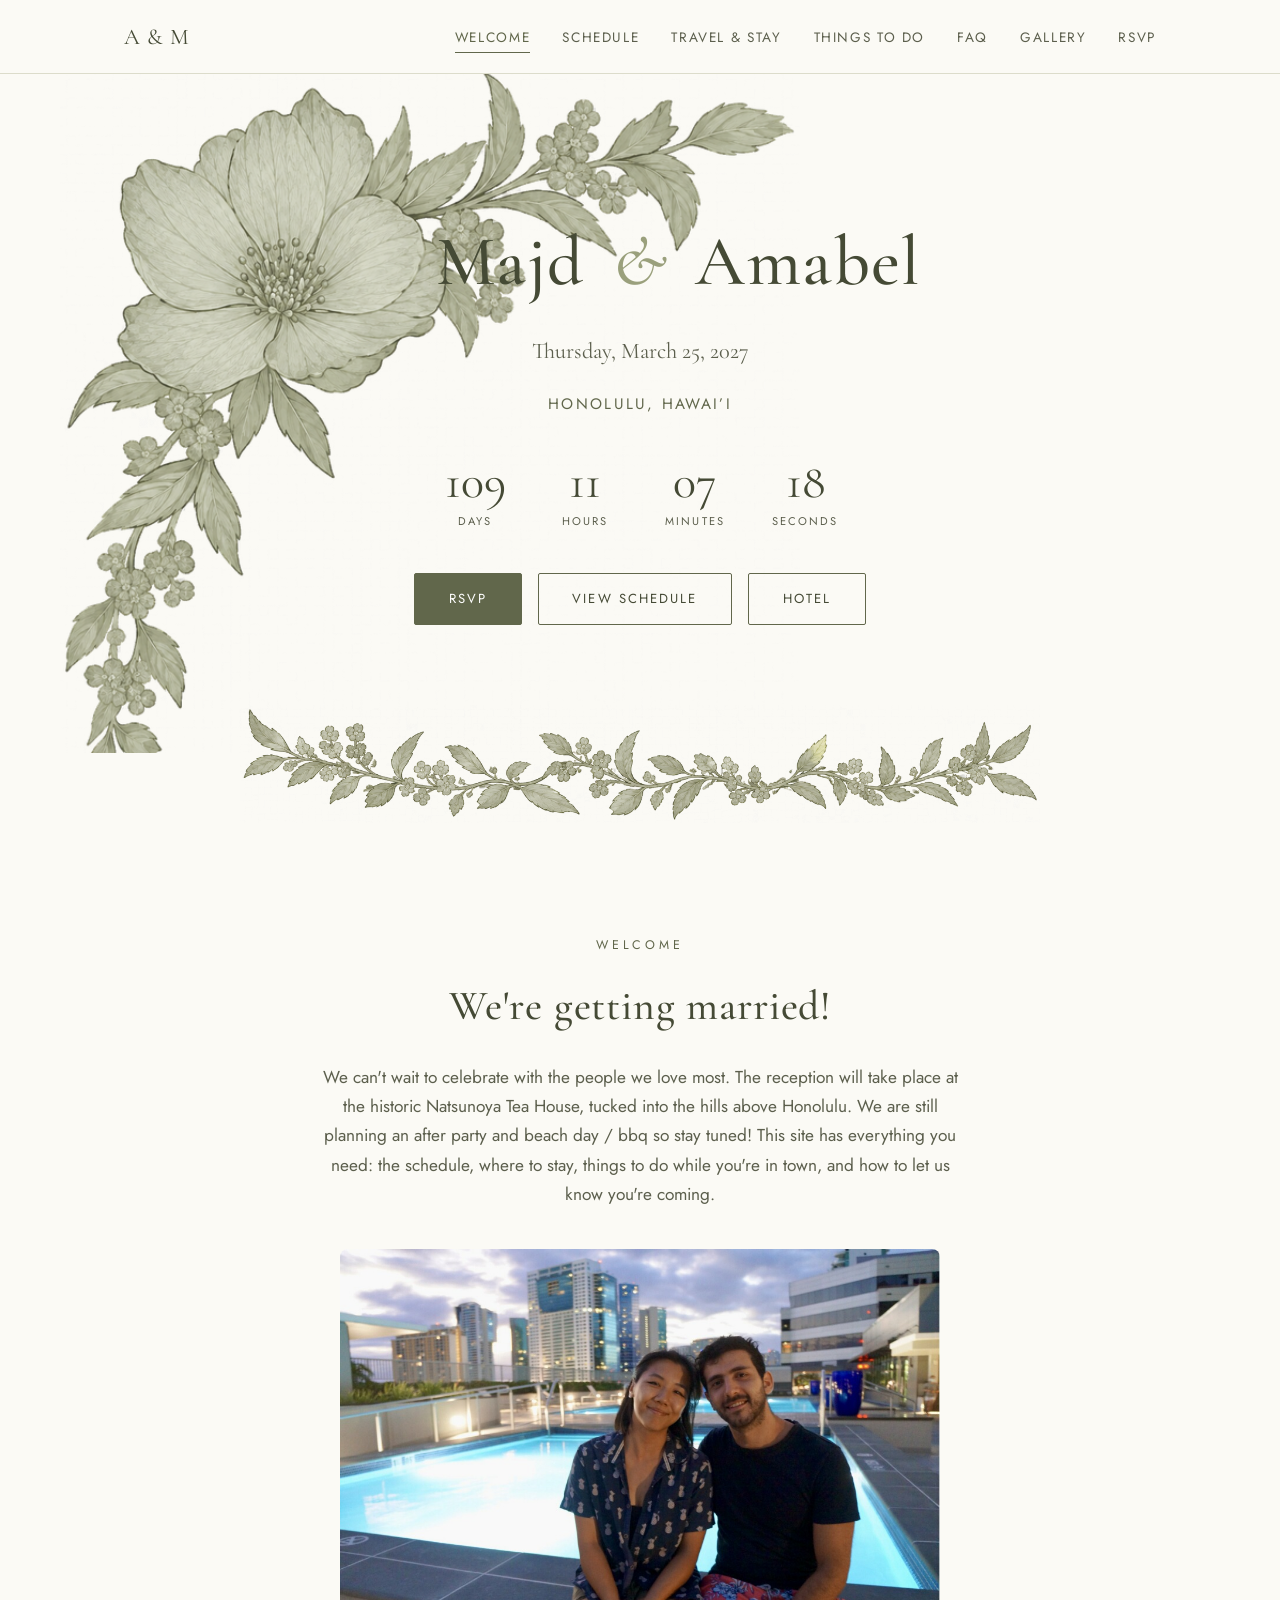
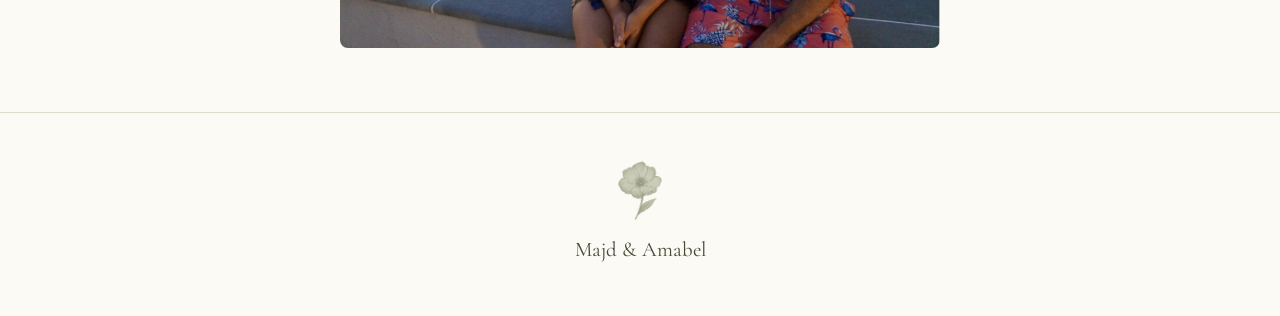
==== commit 8858b256: "Add floral decor accents and swap name order to Majd & Amabel Incorporate hand-cropped botanical ill" ====
--- a/index.html
+++ b/index.html
@@ -3,8 +3,8 @@
 <head>
 <meta charset="UTF-8">
 <meta name="viewport" content="width=device-width, initial-scale=1.0">
-<title>Amabel & Majd — March 25, 2027</title>
-<meta name="description" content="Join us as we celebrate the wedding of Amabel & Majd on Thursday, March 25, 2027 in Honolulu, Hawai'i.">
+<title>Majd & Amabel — March 25, 2027</title>
+<meta name="description" content="Join us as we celebrate the wedding of Majd & Amabel on Thursday, March 25, 2027 in Honolulu, Hawai'i.">
 <link rel="icon" href="images/favicon.svg" type="image/svg+xml">
 <link rel="stylesheet" href="css/style.css">
 </head>
@@ -27,8 +27,9 @@
 </header>
 
 <main>
-  <section class="hero">
-    <h1 class="hero-names"><span class="name name-left">Amabel</span><span class="names-sep">&amp;</span><span class="name name-right">Majd</span></h1>
+  <section class="hero hero-decorated">
+    <img class="hero-decor hero-decor-right" src="images/decor/corner-spray.png" alt="">
+    <h1 class="hero-names"><span class="name name-left">Majd</span><span class="names-sep">&amp;</span><span class="name name-right">Amabel</span></h1>
     <p class="date-line">Thursday, March 25, 2027</p>
     <p class="place-line">Honolulu, Hawai&rsquo;i</p>
 
@@ -46,7 +47,7 @@
     </div>
   </section>
 
-  <div class="divider"><img src="images/divider.svg" alt=""></div>
+  <div class="divider divider-floral"><img src="images/decor/divider-vine.png" alt=""></div>
 
   <section class="block">
     <div class="container">
@@ -59,7 +60,7 @@
         everything you need: the schedule, where to stay, things to do while you're in
         town, and how to let us know you're coming.
       </p>
-      <img src="images/welcome/rooftop-pool.jpg" alt="Amabel and Majd at a rooftop pool in Honolulu"
+      <img src="images/welcome/rooftop-pool.jpg" alt="Majd and Amabel at a rooftop pool in Honolulu"
         style="max-width:600px;width:100%;margin:2.5rem auto 0;border-radius:8px;display:block;">
     </div>
   </section>
@@ -67,7 +68,8 @@
 </main>
 
 <footer class="site-footer">
-  <div class="footer-names">Amabel &amp; Majd</div>
+  <img class="footer-sprig" src="images/decor/flower-single.png" alt="">
+  <div class="footer-names">Majd &amp; Amabel</div>
 </footer>
 
 <script src="js/script.js"></script>
--- a/css/style.css
+++ b/css/style.css
@@ -158,12 +158,41 @@
 
 .hero {
   text-align: center;
-  padding: 5rem 1.5rem 4rem;
+  padding: 8rem 1.5rem 8rem;
 }
 
 .hero .monogram-frame {
   width: 210px;
   margin: 0 auto 1.5rem;
+}
+
+.hero-decorated {
+  position: relative;
+  overflow: hidden;
+}
+
+.hero-decor {
+  position: absolute;
+  width: clamp(390px, 60vw, 740px);
+  height: auto;
+  opacity: 0.85;
+  pointer-events: none;
+  z-index: 0;
+}
+
+.hero-decor-right {
+  top: -0.5rem;
+  right: 30rem;
+  transform: scaleX(-1);
+}
+
+.hero-decorated > *:not(.hero-decor) {
+  position: relative;
+  z-index: 1;
+}
+
+@media (max-width: 640px) {
+  .hero-decor { width: 150px; opacity: 0.6; }
 }
 
 .hero h1 {
@@ -211,6 +240,16 @@
   max-width: 320px;
 }
 .divider img { height: 22px; width: auto; opacity: 0.85; }
+
+.divider-floral {
+  max-width: 800px;
+  margin-top: -3rem;
+}
+.divider-floral img {
+  height: auto;
+  width: 100%;
+  opacity: 0.9;
+}
 
 /* ---------- Countdown ---------- */
 
@@ -475,6 +514,7 @@
 }
 
 .rsvp-field input[type="text"],
+.rsvp-field input[type="email"],
 .rsvp-field textarea {
   width: 100%;
   padding: 0.85rem 1rem;
@@ -488,6 +528,7 @@
 }
 
 .rsvp-field input[type="text"]:focus,
+.rsvp-field input[type="email"]:focus,
 .rsvp-field textarea:focus {
   outline: none;
   border-color: var(--sage);
@@ -572,6 +613,12 @@
   display: block;
 }
 
+.rsvp-thanks .rsvp-thanks-bow {
+  width: 60px;
+  height: auto;
+  margin: 0 auto 1rem;
+}
+
 .rsvp-thanks h3 {
   color: var(--sage-dark);
 }
@@ -579,6 +626,15 @@
 .rsvp-thanks p {
   color: var(--ink-soft);
   margin-bottom: 0;
+}
+
+.rsvp-error {
+  display: none;
+  margin-top: 1.5rem;
+}
+
+.rsvp-error.show {
+  display: block;
 }
 
 .venue-address {
@@ -666,6 +722,13 @@
   margin-bottom: 0.5rem;
 }
 
+.footer-sprig {
+  width: 44px;
+  height: auto;
+  margin: 0 auto 0.75rem;
+  opacity: 0.8;
+}
+
 /* ---------- Misc ---------- */
 
 .note-box {
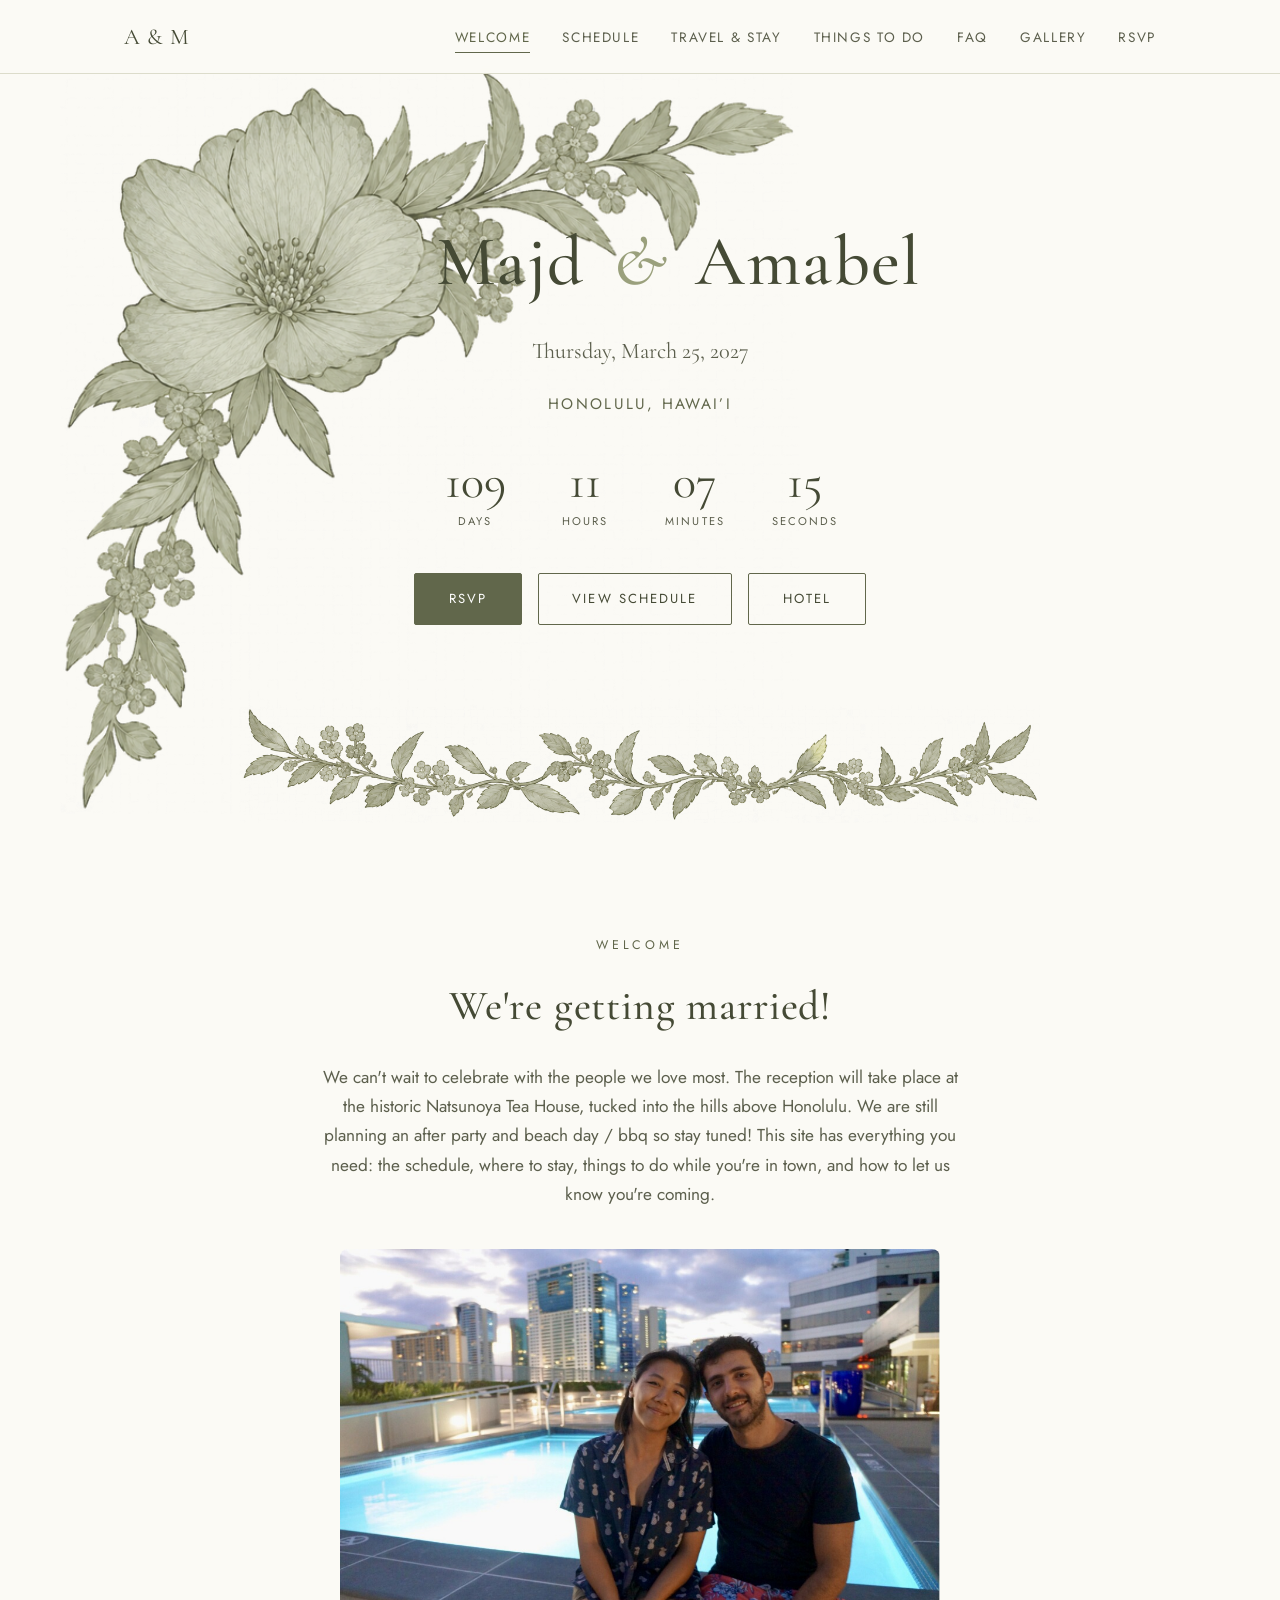
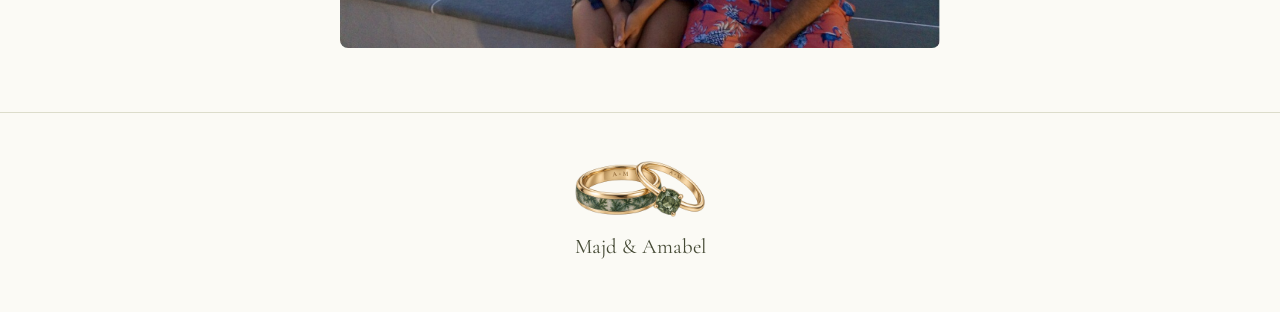
==== commit 4227fcac: "Replace footer flower with cutout rings image Co-Authored-By: Claude Sonnet 5 <noreply@anthropic.com" ====
--- a/index.html
+++ b/index.html
@@ -68,7 +68,7 @@
 </main>
 
 <footer class="site-footer">
-  <img class="footer-sprig" src="images/decor/flower-single.png" alt="">
+  <img class="footer-sprig" src="images/decor/rings.png" alt="">
   <div class="footer-names">Majd &amp; Amabel</div>
 </footer>
 
--- a/css/style.css
+++ b/css/style.css
@@ -46,7 +46,7 @@
   letter-spacing: 0.02em;
 }
 
-h1 { font-size: clamp(2.6rem, 6vw, 4.4rem); }
+h1 { font-size: var(--name-size, clamp(2.6rem, 6vw, 4.4rem)); }
 h2 { font-size: clamp(1.8rem, 4vw, 2.6rem); text-align: center; }
 h3 { font-size: 1.5rem; }
 
@@ -168,12 +168,13 @@
 
 .hero-decorated {
   position: relative;
-  overflow: hidden;
+  --name-size: clamp(2.6rem, 6vw, 4.4rem);
 }
 
 .hero-decor {
   position: absolute;
-  width: clamp(390px, 60vw, 740px);
+  width: calc(var(--name-size) * 10.5);
+  max-width: none;
   height: auto;
   opacity: 0.85;
   pointer-events: none;
@@ -182,17 +183,13 @@
 
 .hero-decor-right {
   top: -0.5rem;
-  right: 30rem;
+  left: calc(var(--name-size) * 0.85);
   transform: scaleX(-1);
 }
 
 .hero-decorated > *:not(.hero-decor) {
   position: relative;
   z-index: 1;
-}
-
-@media (max-width: 640px) {
-  .hero-decor { width: 150px; opacity: 0.6; }
 }
 
 .hero h1 {
@@ -242,7 +239,8 @@
 .divider img { height: 22px; width: auto; opacity: 0.85; }
 
 .divider-floral {
-  max-width: 800px;
+  width: min(800px, 90vw);
+  max-width: none;
   margin-top: -3rem;
 }
 .divider-floral img {
@@ -723,10 +721,10 @@
 }
 
 .footer-sprig {
-  width: 44px;
+  width: 130px;
   height: auto;
   margin: 0 auto 0.75rem;
-  opacity: 0.8;
+  opacity: 0.95;
 }
 
 /* ---------- Misc ---------- */
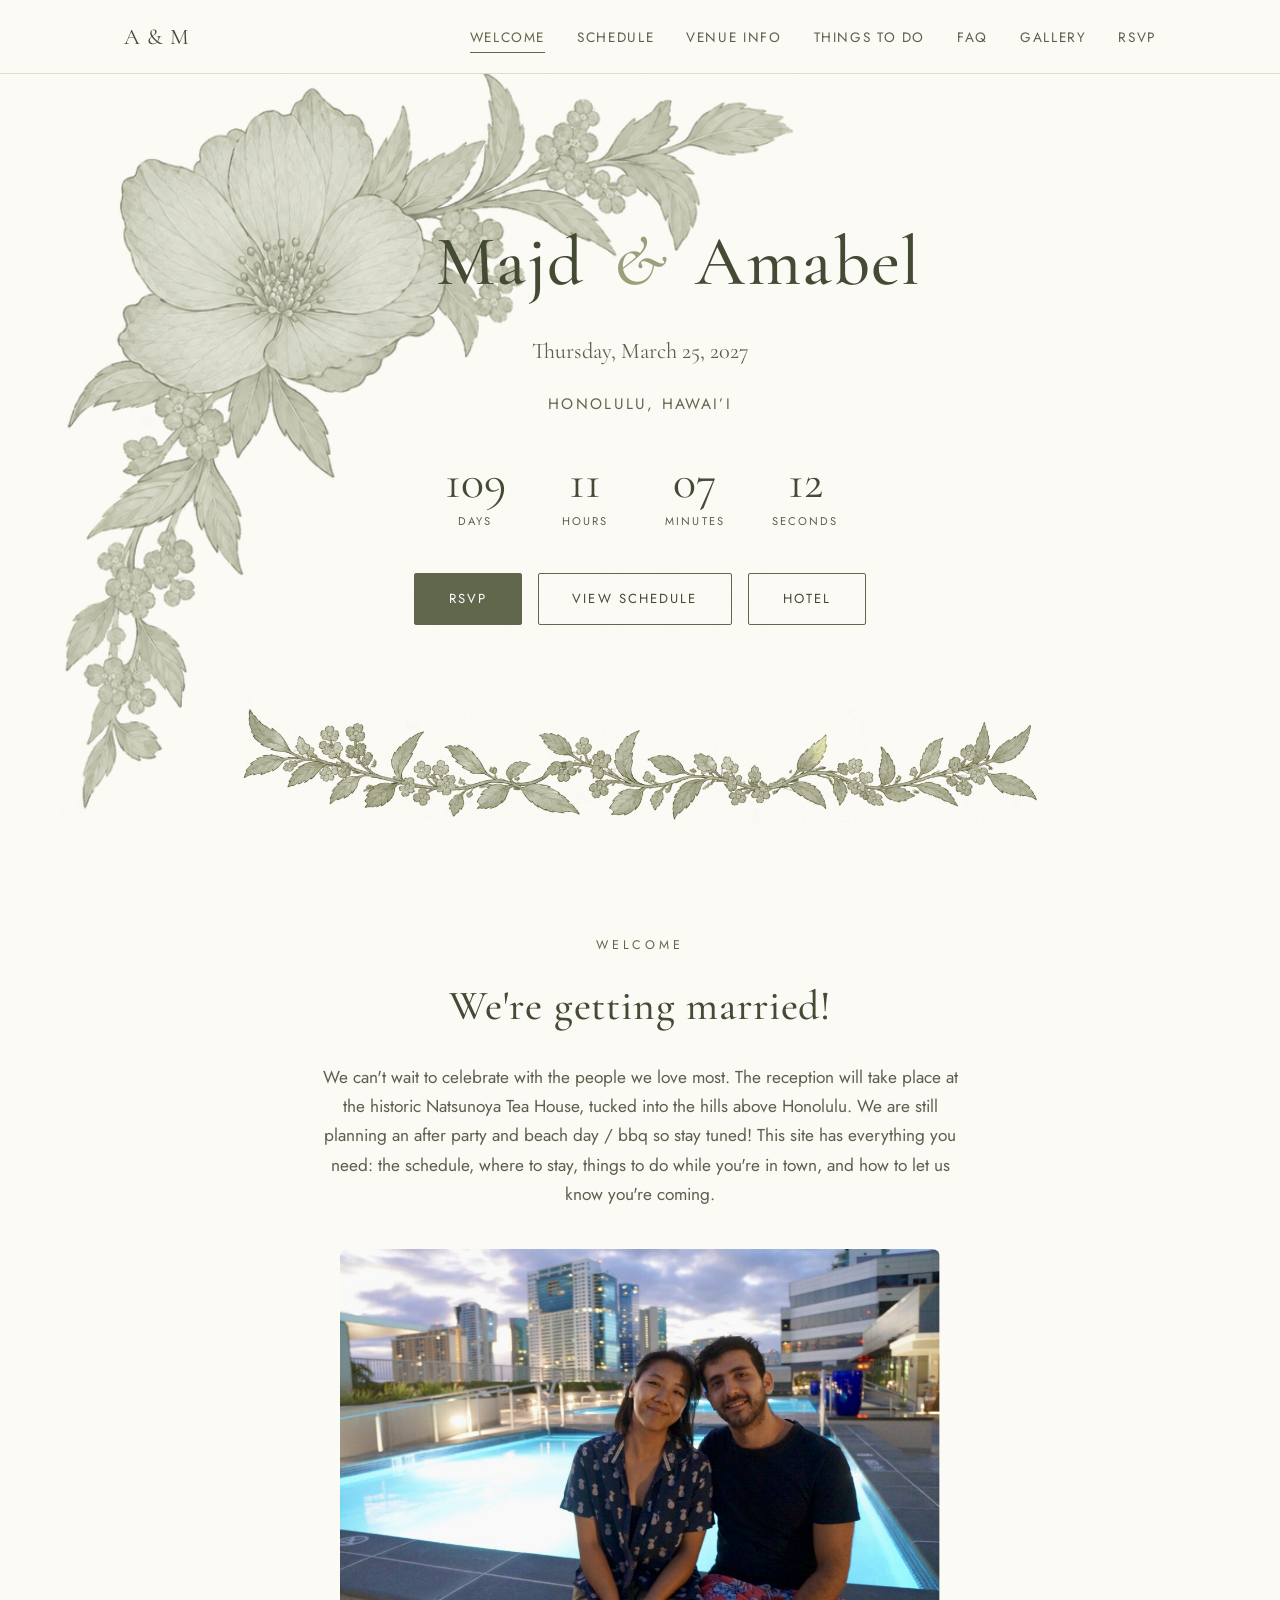
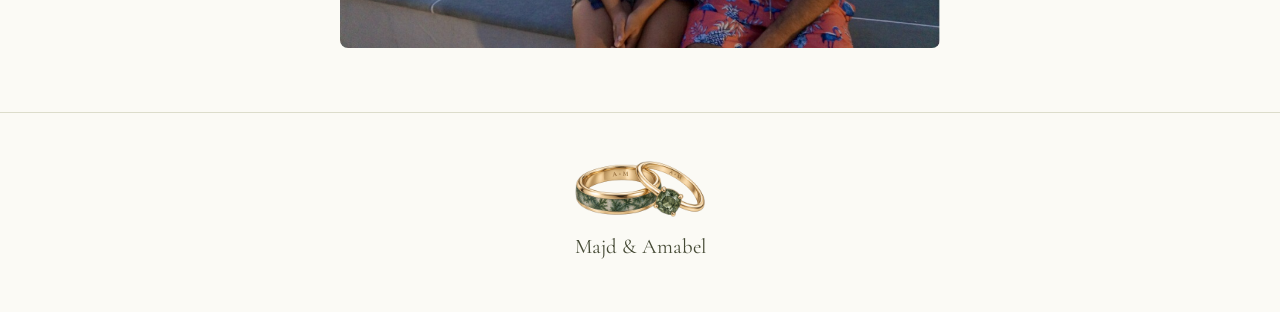
==== commit c546b995: "Rename Travel & Stay to Venue Info, add venue photo links, lighten hero decor - Nav: "Travel & Stay"" ====
--- a/index.html
+++ b/index.html
@@ -17,7 +17,7 @@
     <ul class="nav-links">
       <li><a href="index.html" class="active">Welcome</a></li>
       <li><a href="schedule.html">Schedule</a></li>
-      <li><a href="travel.html">Travel &amp; Stay</a></li>
+      <li><a href="travel.html">Venue Info</a></li>
       <li><a href="things-to-do.html">Things To Do</a></li>
       <li><a href="faq.html">FAQ</a></li>
       <li><a href="gallery.html">Gallery</a></li>
--- a/css/style.css
+++ b/css/style.css
@@ -176,7 +176,7 @@
   width: calc(var(--name-size) * 10.5);
   max-width: none;
   height: auto;
-  opacity: 0.85;
+  opacity: 0.6;
   pointer-events: none;
   z-index: 0;
 }
@@ -225,7 +225,6 @@
   color: var(--sage);
   margin-top: 0.3rem;
 }
-
 /* ---------- Divider ---------- */
 
 .divider {
@@ -749,3 +748,12 @@
 @media (max-width: 720px) {
   .two-col { grid-template-columns: 1fr; }
 }
+
+/* Keep anchored headings clear of the sticky header */
+[id] { scroll-margin-top: 90px; }
+
+.card-link a {
+  color: var(--sage);
+  border-bottom: 1px solid var(--sage-light);
+}
+.card-link a:hover { color: var(--sage-dark); }
